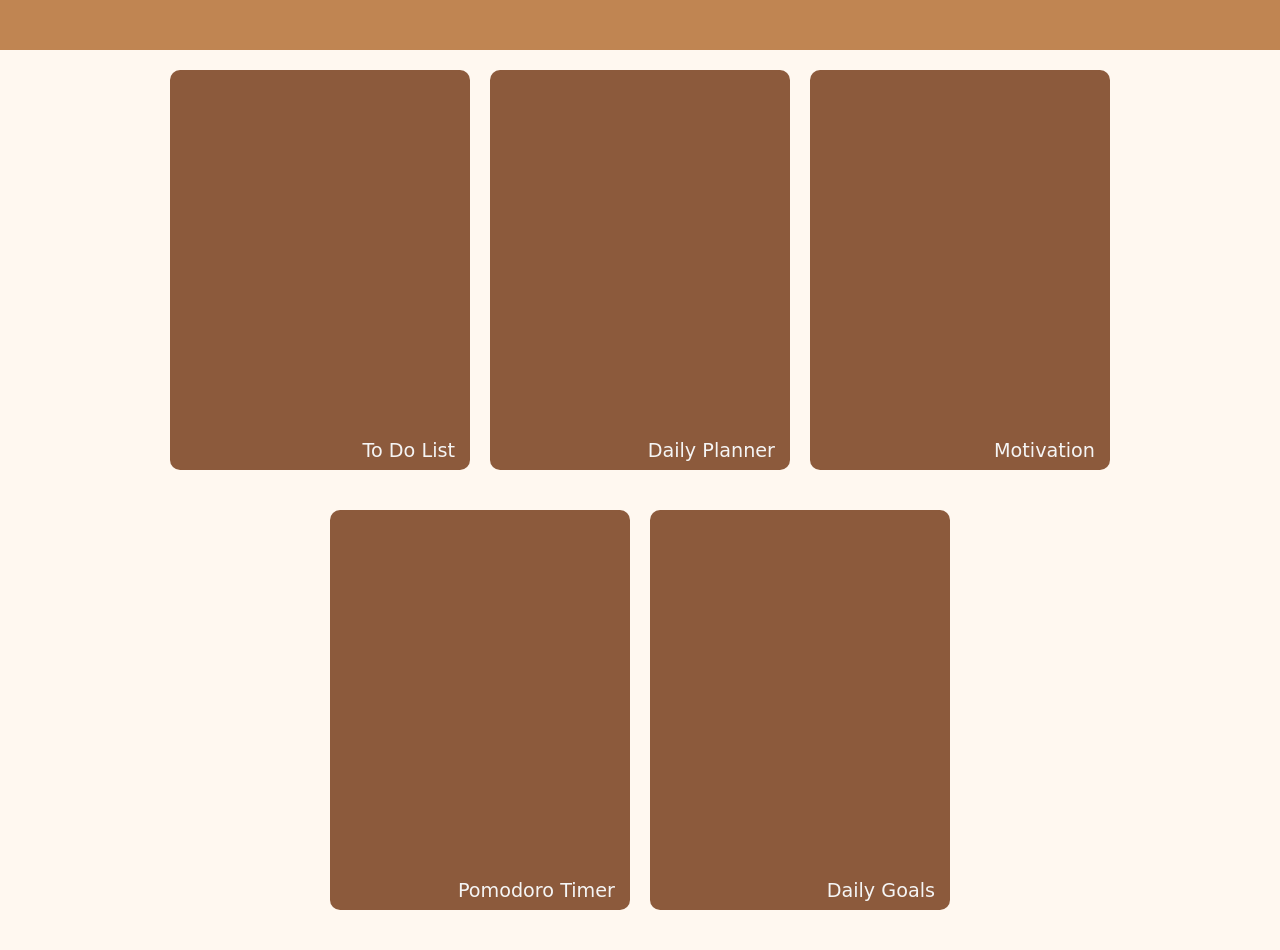
==== DOM-1/index.html @ 1eec7443 "Added day-25 project - dashboard cards UI" ====
<!DOCTYPE html>
<html lang="en">
<head>
    <meta charset="UTF-8">
    <meta name="viewport" content="width=device-width, initial-scale=1.0">
    <title>Document</title>
    <link rel="stylesheet" href="./style.css">
</head>
<body>
    <div id="main">
        <nav>

        </nav>
        <section class="Allcards">
            <div class="todo cards" id="1">
                <video autoplay muted loop src="./video1.mp4"></video>
                <h2>To Do List</h2>
            </div>

            <div class="dp cards" id="2">
                <video autoplay muted loop src="./video2.mp4"></video>
                <h2>Daily Planner</h2>
            </div>

            <div class="mt cards" id="3">
                <video autoplay muted loop src="./video3.mp4"></video>
                <h2>Motivation</h2>
            </div>

            <div class="pt cards" id="4">
                <video autoplay muted loop src="./video4.mp4"></video>
                <h2>Pomodoro Timer</h2>
            </div>

            <div class="dg cards" id="5">
                <video autoplay muted loop src="./video5.mp4"></video>
                <h2>Daily Goals</h2>
            </div>
        </section>
    </div>
    <script src="./script.js"></script>
</body>
</html>
---- DOM-1/style.css ----
* {
  margin: 0;
  padding: 0;
  box-sizing: border-box;
  font-family: system-ui, -apple-system, BlinkMacSystemFont, "Segoe UI", Roboto, Oxygen, Ubuntu, Cantarell, "Open Sans", "Helvetica Neue", sans-serif;
}

html, body {
  height: 100%;
  width: 100%;
  background-color: var(--pri);
}

:root {
  --pri:#FFF8F0;
  --sec:#C08552;
  --tri1:#8C5A3C;
  --tri2:#4B2E2B;
}

#main {
  height: 100%;
  width: 100%;
}
#main nav {
  height: 50px;
  width: 100%;
  background-color: var(--sec);
}
#main .Allcards {
  height: 100%;
  width: 100%;
  display: flex;
  justify-content: center;
  flex-wrap: wrap;
  gap: 20px;
  align-items: flex-start;
  padding: 20px 20px;
}
#main .Allcards .cards {
  background-color: var(--tri1);
  width: 300px;
  height: 400px;
  border-radius: 10px;
  overflow: hidden;
  position: relative;
  transition: all 0.3s ease-in-out;
}
#main .Allcards .cards:active {
  transform: scale(0.98);
}
#main .Allcards .cards h2 {
  position: absolute;
  bottom: 2%;
  font-size: larger;
  font-weight: 500;
  right: 5%;
  color: whitesmoke;
}
#main .Allcards .cards video {
  height: 100%;
  width: 100%;
  -o-object-fit: cover;
     object-fit: cover;
  -o-object-position: center;
     object-position: center;
}/*# sourceMappingURL=style.css.map */
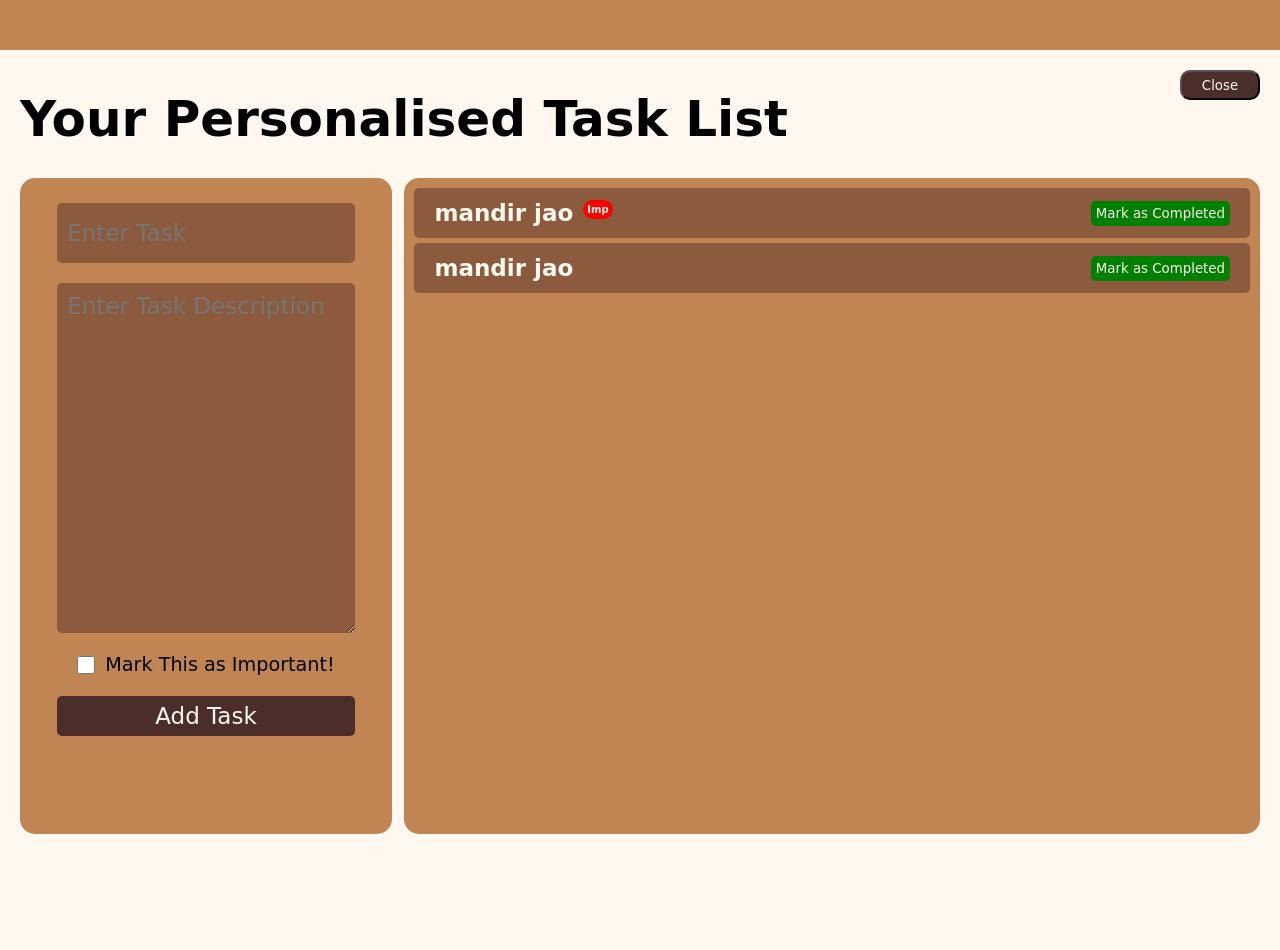
==== commit d59262be: "feat: add day-26 dashboard with todo system and page navigation" ====
--- a/DOM-1/index.html
+++ b/DOM-1/index.html
@@ -12,30 +12,71 @@
 
         </nav>
         <section class="Allcards">
-            <div class="todo cards" id="1">
+            <div class="todo cards" id="0">
                 <video autoplay muted loop src="./video1.mp4"></video>
                 <h2>To Do List</h2>
             </div>
 
-            <div class="dp cards" id="2">
+            <div class="dp cards" id="1">
                 <video autoplay muted loop src="./video2.mp4"></video>
                 <h2>Daily Planner</h2>
             </div>
 
-            <div class="mt cards" id="3">
+            <div class="mt cards" id="2">
                 <video autoplay muted loop src="./video3.mp4"></video>
                 <h2>Motivation</h2>
             </div>
 
-            <div class="pt cards" id="4">
+            <div class="pt cards" id="3">
                 <video autoplay muted loop src="./video4.mp4"></video>
                 <h2>Pomodoro Timer</h2>
             </div>
 
-            <div class="dg cards" id="5">
+            <div class="dg cards" id="4">
                 <video autoplay muted loop src="./video5.mp4"></video>
                 <h2>Daily Goals</h2>
             </div>
+        </section>
+        <section class="Pages todo-fullpage">
+            <button class="back" id="0">Close</button>
+            <h2>Your Personalised Task List</h2>
+
+            <div class="todo-container">
+                <div class="addtask">
+                    <form>
+                        <input type="text" class="Entertask" placeholder="Enter Task">
+                        <textarea placeholder="Enter Task Description" id=""></textarea>
+                        <div class="imp-wrapper">
+                        <input type="checkbox" name="" id="mark-imp">
+                        <label for="mark-imp">Mark This as Important!</label>
+                        </div>
+                        <button>Add Task</button>
+                    </form>
+                </div>
+                <div class="alltask">
+                
+                </div>
+            </div>
+        </section>
+
+        <section class="Pages dailyplanner-fullpage">
+            <button class="back" id="1">Close</button>
+            <h1>Daily Planner Page</h1>
+        </section>
+
+        <section class="Pages motivation-fullpage">
+            <button class="back" id="2">Close</button>
+            <h1>Motivation Page</h1>
+        </section>
+
+        <section class="Pages pomodoro-fullpage">
+            <button class="back" id="3">Close</button>
+            <h1>Pomodoro Timer Page</h1>
+        </section>
+
+        <section class="Pages dailygoals-fullpage">
+            <button class="back" id="4">Close</button>
+            <h1>Daily Goals Page</h1>
         </section>
     </div>
     <script src="./script.js"></script>
--- a/DOM-1/style.css
+++ b/DOM-1/style.css
@@ -9,6 +9,7 @@
   height: 100%;
   width: 100%;
   background-color: var(--pri);
+  overflow-x: hidden;
 }
 
 :root {
@@ -18,6 +19,19 @@
   --tri2:#4B2E2B;
 }
 
+@property --rotate {
+  syntax: "<angle>";
+  initial-value: 0deg;
+  inherits: false;
+}
+@keyframes rotatebg {
+  from {
+    --rotate:0deg;
+  }
+  to {
+    --rotate:360deg;
+  }
+}
 #main {
   height: 100%;
   width: 100%;
@@ -36,6 +50,7 @@
   gap: 20px;
   align-items: flex-start;
   padding: 20px 20px;
+  position: absolute;
 }
 #main .Allcards .cards {
   background-color: var(--tri1);
@@ -44,12 +59,23 @@
   border-radius: 10px;
   overflow: hidden;
   position: relative;
-  transition: all 0.3s ease-in-out;
+  transition: all 0.4s ease;
+  border: 0 solid transparent;
+  box-shadow: 0 0 0px var(--tri2);
+  background: linear-gradient(var(--tri2), var(--tri2)) padding-box, conic-gradient(from var(--rotate), var(--tri2), var(--sec), var(--pri), var(--sec), var(--tri2)) border-box;
+  animation: rotatebg 3s linear infinite;
+  animation-play-state: paused;
 }
 #main .Allcards .cards:active {
   transform: scale(0.98);
 }
-#main .Allcards .cards h2 {
+#main .Allcards .cards:hover {
+  animation-play-state: running;
+  border-width: 5.5px;
+  box-shadow: 0 0 40px var(--sec);
+  transform: scale(1.03);
+}
+#main .Allcards h2 {
   position: absolute;
   bottom: 2%;
   font-size: larger;
@@ -57,11 +83,171 @@
   right: 5%;
   color: whitesmoke;
 }
-#main .Allcards .cards video {
+#main .Allcards video {
   height: 100%;
   width: 100%;
   -o-object-fit: cover;
      object-fit: cover;
   -o-object-position: center;
      object-position: center;
+}
+
+.Pages {
+  height: 100%;
+  width: 100%;
+  padding: 40px 20px;
+  font-size: larger;
+  display: none;
+  position: absolute;
+  background-color: var(--pri);
+}
+.Pages .back {
+  height: 30px;
+  width: 80px;
+  background-color: var(--tri2);
+  color: var(--pri);
+  border-radius: 10px;
+  position: absolute;
+  top: 20px;
+  right: 20px;
+  transition: all 0.3s ease-in-out;
+}
+.Pages .back:active {
+  transform: scale(0.98);
+}
+
+.todo-fullpage h2 {
+  font-size: 50px;
+}
+.todo-fullpage {
+  display: block;
+}
+.todo-fullpage .todo-container {
+  height: 80%;
+  width: 100%;
+  margin-top: 30px;
+  display: flex;
+  align-items: center;
+  justify-content: space-between;
+}
+.todo-fullpage .todo-container .addtask {
+  height: 100%;
+  width: 30%;
+  background-color: var(--sec);
+  border-radius: 15px;
+}
+.todo-fullpage .todo-container .addtask form {
+  display: flex;
+  flex-direction: column;
+  align-items: center;
+  gap: 20px;
+}
+.todo-fullpage .todo-container .addtask form .Entertask {
+  height: 60px;
+  width: 80%;
+  border-radius: 5px;
+  outline: none;
+  border: none;
+  margin-top: 25px;
+  padding: 0 10px;
+  font-size: larger;
+  background-color: var(--tri1);
+  color: var(--pri);
+}
+.todo-fullpage .todo-container .addtask form .imp-wrapper {
+  display: flex;
+  align-items: center;
+  justify-content: flex-start;
+  gap: 10px;
+}
+.todo-fullpage .todo-container .addtask form .imp-wrapper input {
+  width: 18px;
+  height: 18px;
+  cursor: pointer;
+}
+.todo-fullpage .todo-container .addtask form .imp-wrapper label {
+  cursor: pointer;
+}
+.todo-fullpage .todo-container .addtask form textarea {
+  height: 350px;
+  width: 80%;
+  border-radius: 5px;
+  outline: none;
+  border: none;
+  padding: 10px;
+  font-size: larger;
+  background-color: var(--tri1);
+  color: var(--pri);
+}
+.todo-fullpage .todo-container .addtask form button {
+  height: 40px;
+  width: 80%;
+  background-color: var(--tri2);
+  color: var(--pri);
+  border-radius: 5px;
+  border: none;
+  font-size: larger;
+  transition: all 0.3s ease-in-out;
+}
+.todo-fullpage .todo-container .addtask form:active button {
+  transform: scale(0.98);
+}
+.todo-fullpage .todo-container .alltask {
+  height: 100%;
+  width: 69%;
+  background-color: var(--sec);
+  border-radius: 15px;
+  display: flex;
+  flex-direction: column;
+  align-items: center;
+  padding: 10px;
+  overflow: auto;
+  overflow-x: hidden;
+  overflow-y: auto;
+  scrollbar-width: none;
+}
+.todo-fullpage .todo-container .alltask::-webkit-scrollbar {
+  display: none;
+}
+.todo-fullpage .todo-container .alltask .task {
+  display: flex;
+  align-items: center;
+  justify-content: space-between;
+  margin-bottom: 5px;
+  padding: 20px;
+  border-radius: 5px;
+  height: 50px;
+  width: 100%;
+  background-color: var(--tri1);
+  color: var(--pri);
+}
+.todo-fullpage .todo-container .alltask .task h5 {
+  font-size: larger;
+  display: flex;
+  gap: 10px;
+  align-items: flex-start;
+}
+.todo-fullpage .todo-container .alltask .task h5 span {
+  background-color: red;
+  font-size: 10px;
+  border-radius: 15px;
+  padding: 4px;
+}
+.todo-fullpage .todo-container .alltask .task h5 span.true {
+  opacity: 1;
+}
+.todo-fullpage .todo-container .alltask .task h5 span.false {
+  opacity: 0;
+}
+.todo-fullpage .todo-container .alltask button {
+  background-color: green;
+  color: var(--pri);
+  padding: 5px;
+  outline: none;
+  border: none;
+  border-radius: 5px;
+  transition: all 0.3s ease-in-out;
+}
+.todo-fullpage .todo-container .alltask:active button {
+  transform: scale(0.98);
 }/*# sourceMappingURL=style.css.map */
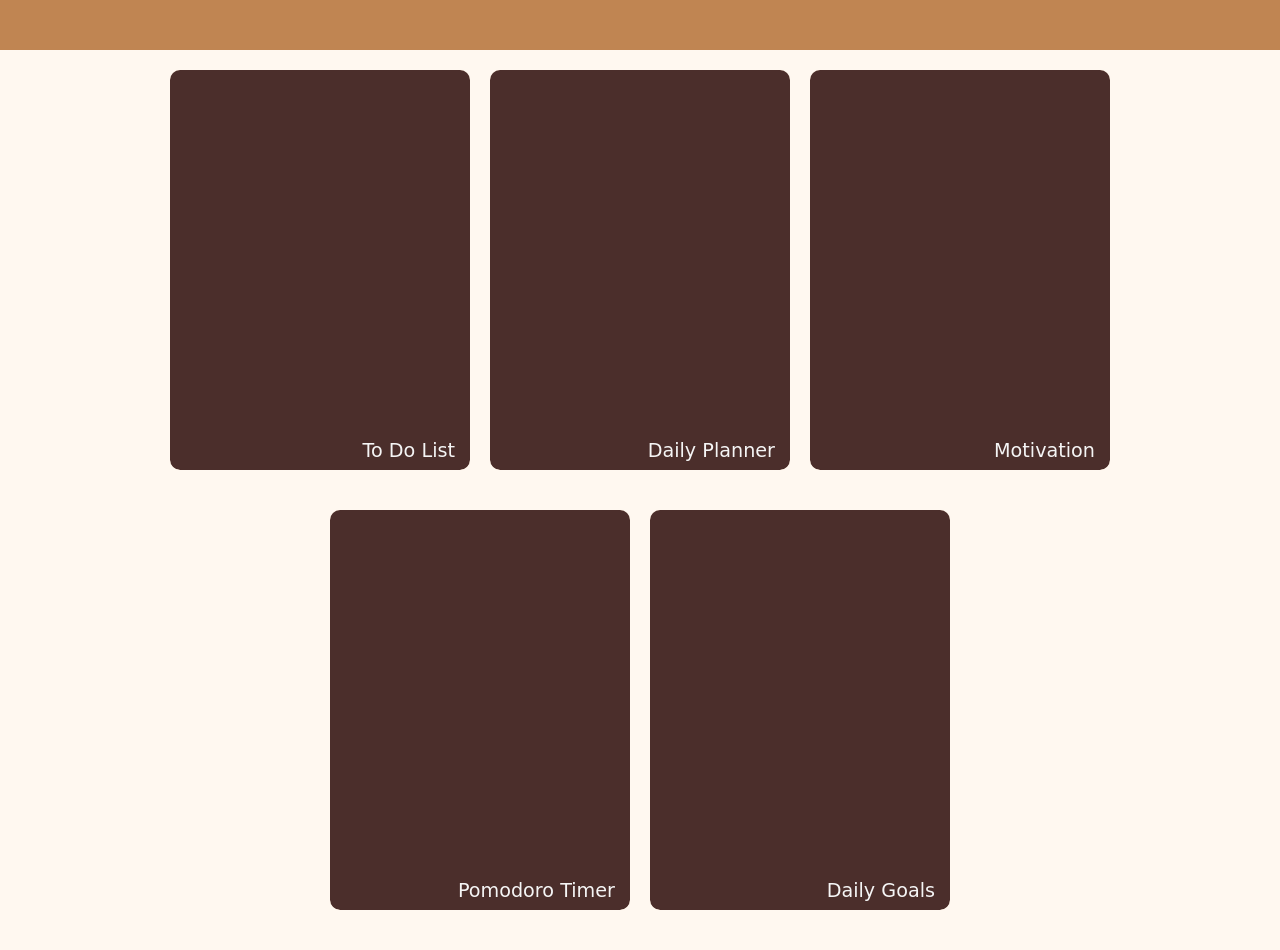
==== commit 92c57c62: "Add features: localStorage persistence, daily planner, and motivation section with API" ====
--- a/DOM-1/index.html
+++ b/DOM-1/index.html
@@ -61,12 +61,23 @@
 
         <section class="Pages dailyplanner-fullpage">
             <button class="back" id="1">Close</button>
-            <h1>Daily Planner Page</h1>
+            <h2>Plan Your Day To be More Productive</h2>
+            <div class="day-planner">
+                
+            </div>
+
+            
         </section>
 
         <section class="Pages motivation-fullpage">
             <button class="back" id="2">Close</button>
-            <h1>Motivation Page</h1>
+            <h2>Motivation Of The Day</h2>
+            <div class="motivation-container">
+                <div class="content">
+                    <h1>Quote of the Day</h2>
+                        <p>Author</p>
+                </div>
+            </div>
         </section>
 
         <section class="Pages pomodoro-fullpage">
--- a/DOM-1/style.css
+++ b/DOM-1/style.css
@@ -119,9 +119,6 @@
 .todo-fullpage h2 {
   font-size: 50px;
 }
-.todo-fullpage {
-  display: block;
-}
 .todo-fullpage .todo-container {
   height: 80%;
   width: 100%;
@@ -189,7 +186,7 @@
   font-size: larger;
   transition: all 0.3s ease-in-out;
 }
-.todo-fullpage .todo-container .addtask form:active button {
+.todo-fullpage .todo-container .addtask form button:active {
   transform: scale(0.98);
 }
 .todo-fullpage .todo-container .alltask {
@@ -248,6 +245,82 @@
   border-radius: 5px;
   transition: all 0.3s ease-in-out;
 }
-.todo-fullpage .todo-container .alltask:active button {
+.todo-fullpage .todo-container .alltask button:active {
   transform: scale(0.98);
+}
+
+.dailyplanner-fullpage h2 {
+  font-size: 70px;
+}
+.dailyplanner-fullpage .day-planner {
+  background-color: var(--tri1);
+  height: 100%;
+  width: 100%;
+  border-radius: 10px;
+  margin-top: 40px;
+  padding: 20px;
+  display: flex;
+  flex-wrap: wrap;
+  align-items: flex-start;
+  justify-content: space-between;
+  overflow: auto;
+  overflow-y: auto;
+  scrollbar-width: none;
+}
+.dailyplanner-fullpage .day-planner .day-planner-time {
+  display: flex;
+  align-items: center;
+  position: relative;
+  margin-bottom: 5px;
+  width: 49%;
+}
+.dailyplanner-fullpage .day-planner .day-planner-time p {
+  top: 10%;
+  left: 1%;
+  color: var(--pri);
+  position: absolute;
+  top: 5%;
+  left: 1%;
+}
+.dailyplanner-fullpage .day-planner .day-planner-time input {
+  padding: 20px 40px;
+  background-color: var(--tri2);
+  border: none;
+  font-size: 30px;
+  border-radius: 10px;
+  margin-top: 5px;
+  color: var(--pri);
+  width: 100%;
+}
+
+.motivation-fullpage h2 {
+  font-size: 70px;
+}
+.motivation-fullpage .motivation-container {
+  display: flex;
+  align-items: center;
+  justify-content: center;
+  margin-top: 50px;
+}
+.motivation-fullpage .motivation-container .content {
+  height: 500px;
+  width: 500px;
+  background-color: var(--sec);
+  border-radius: 20px;
+  box-shadow: 0 0 100px var(--tri1);
+  display: flex;
+  justify-content: center;
+  align-items: center;
+  position: relative;
+}
+.motivation-fullpage .motivation-container .content h1 {
+  text-align: center;
+  font-weight: 900;
+}
+.motivation-fullpage .motivation-container .content p {
+  position: absolute;
+  bottom: 10%;
+  left: 15%;
+  font-weight: 500;
+  font-style: italic;
 }/*# sourceMappingURL=style.css.map */
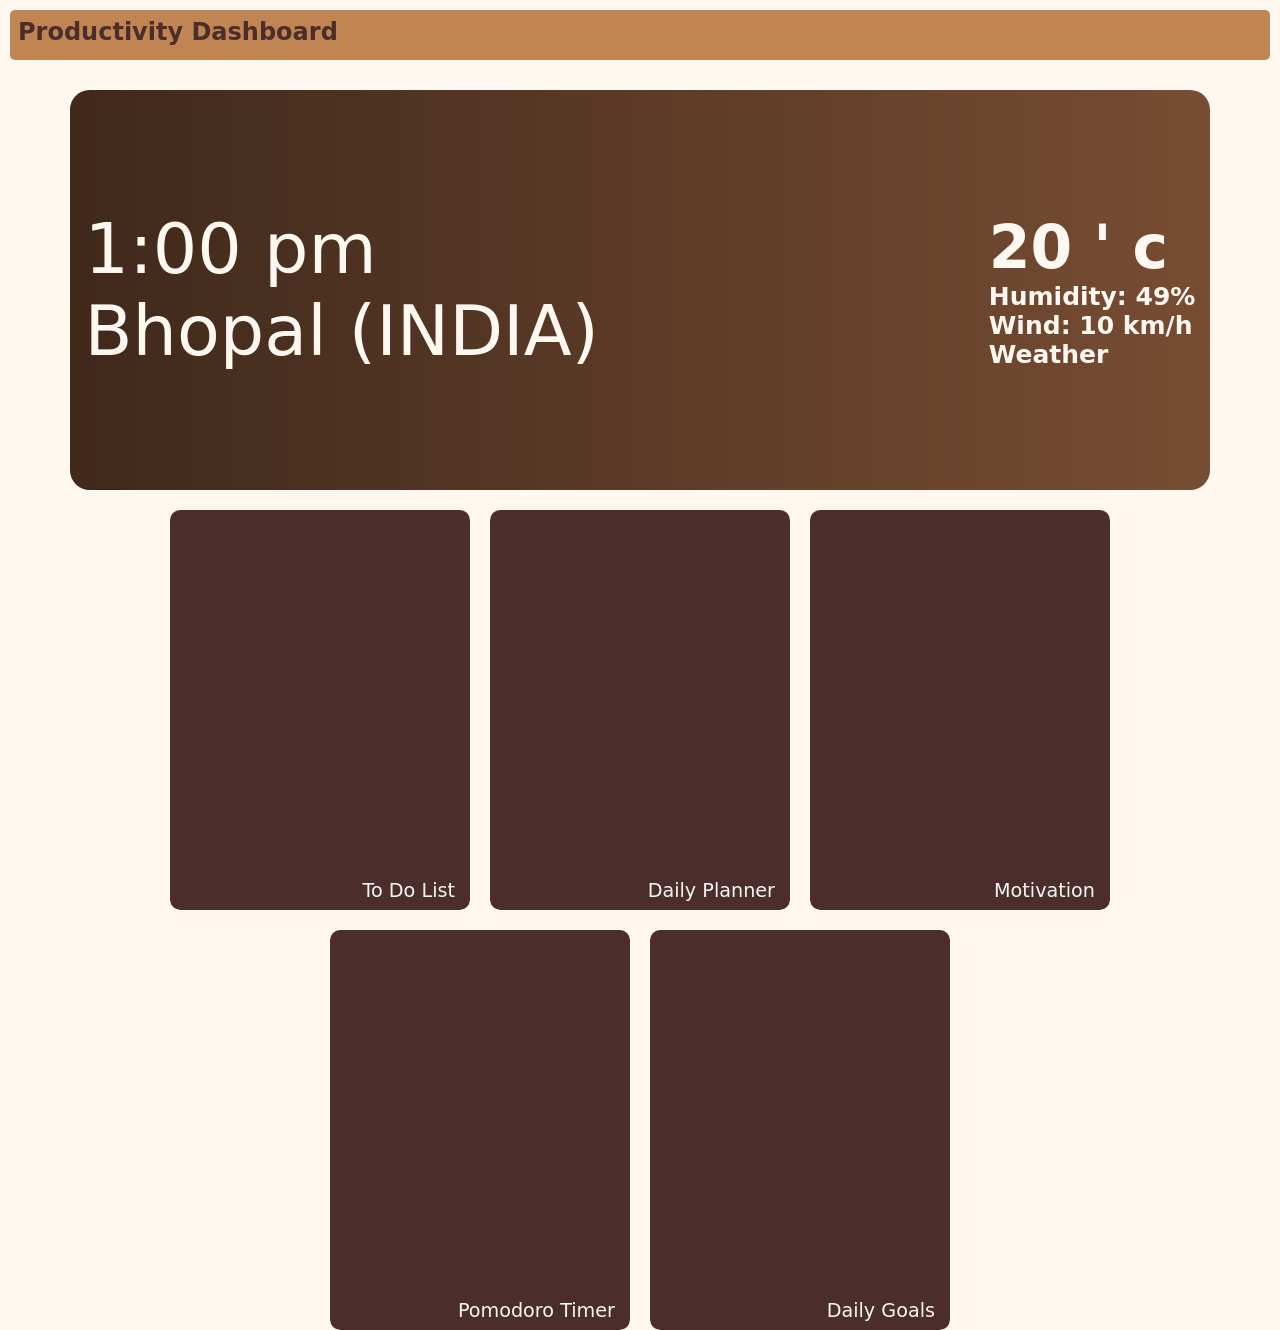
==== commit ff8e470c: "feat: finalize day-29 productivity dashboard with todo, planner, pomodoro timer, and API integration" ====
--- a/DOM-1/index.html
+++ b/DOM-1/index.html
@@ -3,16 +3,33 @@
 <head>
     <meta charset="UTF-8">
     <meta name="viewport" content="width=device-width, initial-scale=1.0">
-    <title>Document</title>
+    <title>Productivity Dashboard</title>
     <link rel="stylesheet" href="./style.css">
+    <link rel="shortcut icon" href="./image.png" type="image/x-icon">
 </head>
 <body>
     <div id="main">
         <nav>
-
+            <h2>Productivity Dashboard</h2>
         </nav>
         <section class="Allcards">
-            <div class="todo cards" id="0">
+            <header>
+                <video autoplay loop muted src="./sku.mp4"></video>
+                <div class="header1">
+                <h1>1:00 pm</h1>
+                <h4>Bhopal (INDIA)</h4>
+
+                </div>
+                <div class="header2">
+                <h2>20 ' c</h2>
+                <h3 class="humidity" >Humidity: 49%</h3>
+                <h3 class="wind">Wind: 10 km/h</h3>
+                 <h3 class="weather">Weather</h3>
+                </div>
+
+            </header>
+           <div class="allfeature">
+             <div class="todo cards" id="0">
                 <video autoplay muted loop src="./video1.mp4"></video>
                 <h2>To Do List</h2>
             </div>
@@ -36,6 +53,7 @@
                 <video autoplay muted loop src="./video5.mp4"></video>
                 <h2>Daily Goals</h2>
             </div>
+           </div>
         </section>
         <section class="Pages todo-fullpage">
             <button class="back" id="0">Close</button>
@@ -74,7 +92,7 @@
             <h2>Motivation Of The Day</h2>
             <div class="motivation-container">
                 <div class="content">
-                    <h1>Quote of the Day</h2>
+                    <h1>Quote of the Day</h1>
                         <p>Author</p>
                 </div>
             </div>
@@ -82,7 +100,14 @@
 
         <section class="Pages pomodoro-fullpage">
             <button class="back" id="3">Close</button>
-            <h1>Pomodoro Timer Page</h1>
+            <h2>Study With Me</h2>
+       
+            <div class="pomo-timer">
+                <h1>25:00</h1>
+                <button class="start-timer">Start</button>
+                <button class="pause-timer">Pause</button>
+                <button class="reset-timer">Reset</button>
+            </div>
         </section>
 
         <section class="Pages dailygoals-fullpage">
@@ -92,4 +117,4 @@
     </div>
     <script src="./script.js"></script>
 </body>
-</html>+</html>
--- a/DOM-1/style.css
+++ b/DOM-1/style.css
@@ -10,6 +10,20 @@
   width: 100%;
   background-color: var(--pri);
   overflow-x: hidden;
+  scrollbar-width: none;
+}
+
+html::-webkit-scrollbar,
+body::-webkit-scrollbar {
+  display: none;
+}
+
+body.pomodoro-active {
+  overflow: hidden;
+  scrollbar-width: none;
+}
+body.pomodoro-active::-webkit-scrollbar {
+  display: none;
 }
 
 :root {
@@ -38,8 +52,19 @@
 }
 #main nav {
   height: 50px;
-  width: 100%;
+  width: calc(100% - 20px);
   background-color: var(--sec);
+  margin: 10px;
+  border-radius: 5px;
+  overflow: hidden;
+  scrollbar-width: none;
+}
+#main nav::-webkit-scrollbar {
+  display: none;
+}
+#main nav h2 {
+  color: var(--tri2);
+  padding: 8px;
 }
 #main .Allcards {
   height: 100%;
@@ -51,6 +76,63 @@
   align-items: flex-start;
   padding: 20px 20px;
   position: absolute;
+  z-index: 1;
+}
+#main .Allcards header {
+  height: 400px;
+  width: 92%;
+  background-color: var(--tri1);
+  border-radius: 20px;
+  position: relative;
+  display: flex;
+  align-items: center;
+  justify-content: space-between;
+  padding: 15px;
+  color: var(--pri);
+  overflow: hidden;
+}
+#main .Allcards header::after {
+  content: "";
+  position: absolute;
+  inset: 0;
+  background: linear-gradient(90deg, rgba(0, 0, 0, 0.55), rgba(0, 0, 0, 0.15));
+  z-index: 1;
+}
+#main .Allcards header > video {
+  position: absolute;
+  inset: 0;
+  height: 100%;
+  width: 100%;
+  -o-object-fit: cover;
+     object-fit: cover;
+  -o-object-position: center;
+     object-position: center;
+  z-index: 0;
+}
+#main .Allcards header .header1,
+#main .Allcards header .header2 {
+  position: relative;
+  z-index: 2;
+}
+#main .Allcards header .header1 h1, #main .Allcards header .header1 h4 {
+  font-size: 70px;
+  font-weight: 300;
+}
+#main .Allcards header .header2 h2 {
+  font-size: 60px;
+}
+#main .Allcards header .header2 h4 {
+  font-size: 30px;
+}
+#main .Allcards header .header2 h3 {
+  font-size: 25px;
+}
+#main .Allcards .allfeature {
+  display: flex;
+  justify-content: center;
+  flex-wrap: wrap;
+  gap: 20px;
+  align-items: flex-start;
 }
 #main .Allcards .cards {
   background-color: var(--tri1);
@@ -75,7 +157,7 @@
   box-shadow: 0 0 40px var(--sec);
   transform: scale(1.03);
 }
-#main .Allcards h2 {
+#main .Allcards .cards h2 {
   position: absolute;
   bottom: 2%;
   font-size: larger;
@@ -99,6 +181,9 @@
   font-size: larger;
   display: none;
   position: absolute;
+  top: 0;
+  left: 0;
+  z-index: 10;
   background-color: var(--pri);
 }
 .Pages .back {
@@ -323,4 +408,42 @@
   left: 15%;
   font-weight: 500;
   font-style: italic;
-}/*# sourceMappingURL=style.css.map */+}
+
+.pomodoro-fullpage {
+  position: relative;
+  overflow: hidden;
+  scrollbar-width: none;
+}
+.pomodoro-fullpage::-webkit-scrollbar {
+  display: none;
+}
+.pomodoro-fullpage h2 {
+  font-size: 70px;
+}
+.pomodoro-fullpage .pomo-timer {
+  background-color: var(--tri1);
+  height: 300px;
+  width: 600px;
+  position: absolute;
+  top: 50%;
+  left: 50%;
+  transform: translate(-50%, -50%);
+  text-align: center;
+  color: var(--pri);
+  border-radius: 15px;
+}
+.pomodoro-fullpage .pomo-timer h1 {
+  font-size: 160px;
+}
+.pomodoro-fullpage .pomo-timer button {
+  padding: 10px 20px;
+  font-size: 20px;
+  border-radius: 10px;
+  border: none;
+  box-shadow: 4px 4px 2px black;
+  transition: all ease 0.1s;
+}
+.pomodoro-fullpage .pomo-timer button:active {
+  box-shadow: 0px 0px 2px black;
+}/*# sourceMappingURL=style.css.map */
